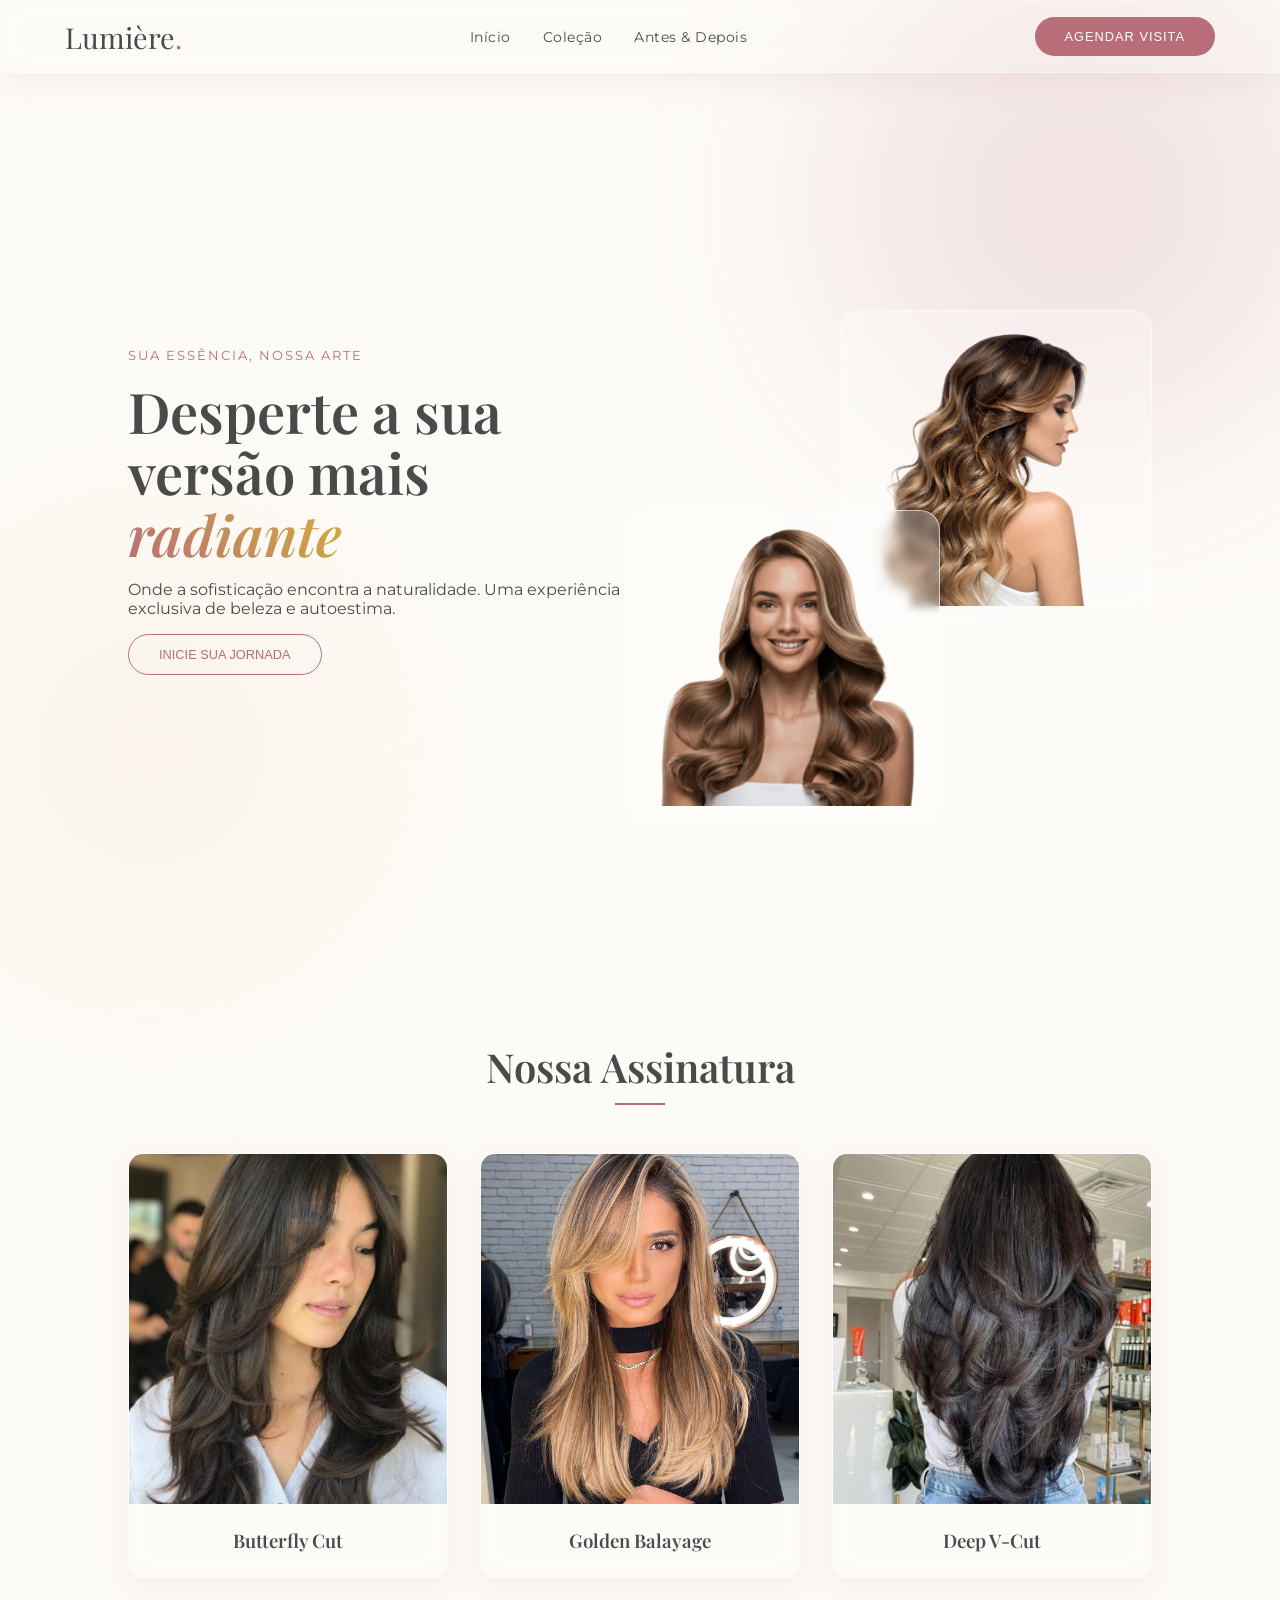
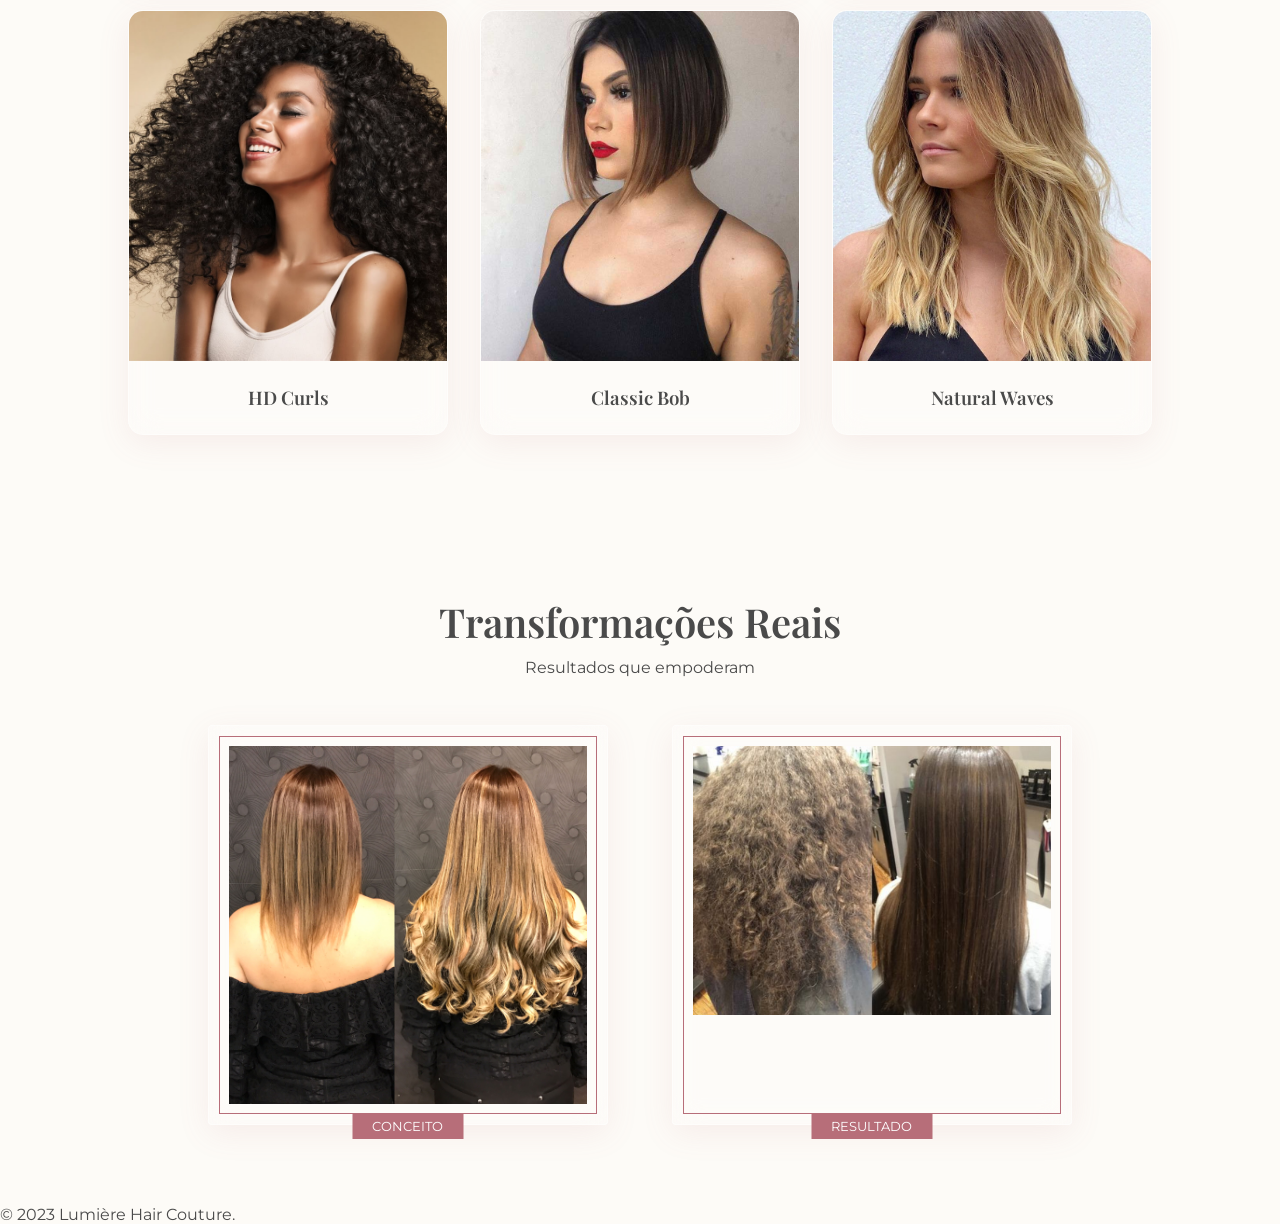
==== index.html @ 3e701c0b "Add files via upload" ====
<!DOCTYPE html>
<html lang="pt-BR">
<head>
    <meta charset="UTF-8">
    <meta name="viewport" content="width=device-width, initial-scale=1.0">
    <title>Lumière | Hair Couture</title>
    
    <link rel="preconnect" href="https://fonts.googleapis.com">
    <link rel="preconnect" href="https://fonts.gstatic.com" crossorigin>
    <link href="https://fonts.googleapis.com/css2?family=Montserrat:wght@300;400;500&family=Playfair+Display:ital,wght@0,400;0,600;1,400&display=swap" rel="stylesheet">
    
    <link rel="stylesheet" href="style.css">
</head>
<body>

    <div class="orb orb-1"></div>
    <div class="orb orb-2"></div>

    <nav class="glass">
        <div class="logo">Lumière<span>.</span></div>
        <ul class="nav-links">
            <li><a href="#hero">Início</a></li>
            <li><a href="#collection">Coleção</a></li>
            <li><a href="#transformations">Antes & Depois</a></li>
        </ul>
        <button class="btn-primary open-modal">Agendar Visita</button>
    </nav>

    <section id="hero" class="hero-section">
        <div class="hero-content">
            <span class="tagline">Sua essência, nossa arte</span>
            <h1>Desperte a sua versão mais <span class="text-gradient">radiante</span></h1>
            <p>Onde a sofisticação encontra a naturalidade. Uma experiência exclusiva de beleza e autoestima.</p>
            <button class="btn-outline open-modal">Inicie sua Jornada</button>
        </div>
        
        <div class="hero-visuals">
            <div class="glass-frame float-slow">
                <img src="hair/imgt8.png" alt="Ondas Caramelo Luxo">
            </div>
            <div class="glass-frame float-fast secondary-img">
                <img src="hair/imgt9.png" alt="Loiro Mel Polido">
            </div>
        </div>
    </section>

    <section id="collection" class="section-pad">
        <div class="section-header">
            <h2>Nossa Assinatura</h2>
            <div class="separator"></div>
        </div>

        <div class="gallery-grid">
            <div class="card glass">
                <div class="img-box"><img src="hair/img1.jpg" alt="Butterfly Cut"></div>
                <div class="info"><h3>Butterfly Cut</h3></div>
            </div>
            <div class="card glass">
                <div class="img-box"><img src="hair/img2.jpg" alt="Golden Balayage"></div>
                <div class="info"><h3>Golden Balayage</h3></div>
            </div>
            <div class="card glass">
                <div class="img-box"><img src="hair/img4.jpeg" alt="Deep V-Cut"></div>
                <div class="info"><h3>Deep V-Cut</h3></div>
            </div>
            <div class="card glass">
                <div class="img-box"><img src="hair/img5.jpg" alt="HD Curls"></div>
                <div class="info"><h3>HD Curls</h3></div>
            </div>
            <div class="card glass">
                <div class="img-box"><img src="hair/img6.jpg" alt="Classic Bob"></div>
                <div class="info"><h3>Classic Bob</h3></div>
            </div>
            <div class="card glass">
                <div class="img-box"><img src="hair/img7.jpg" alt="Natural Waves"></div>
                <div class="info"><h3>Natural Waves</h3></div>
            </div>
        </div>
    </section>

    <section id="transformations" class="section-pad">
        <div class="section-header">
            <h2>Transformações Reais</h2>
            <p>Resultados que empoderam</p>
        </div>

        <div class="comparison-container">
            <div class="comparison-frame glass">
                <div class="frame-border"></div>
                <img src="hair/imgad10.jpg" alt="Transformação 1">
                <span class="badge">Conceito</span>
            </div>

            <div class="comparison-frame glass">
                <div class="frame-border"></div>
                <img src="hair/imgad11.png" alt="Transformação 2">
                <span class="badge">Resultado</span>
            </div>
        </div>
    </section>

    <footer>
        <p>&copy; 2023 Lumière Hair Couture.</p>
    </footer>

    <div id="booking-modal" class="modal-overlay">
        <div class="modal-content glass">
            <span class="close-btn">&times;</span>
            
            <div class="modal-header">
                <h3>Agende seu Momento</h3>
                <p>Selecione o horário ideal para sua consultoria.</p>
            </div>

            <div class="time-grid" id="time-slots">
                </div>

            <button id="confirm-btn" class="btn-primary" disabled>Confirmar Horário</button>
        </div>
    </div>

    <script src="script.js"></script>
</body>
</html>
---- style.css ----
:root {
    /* Paleta de Luxo */
    --rose-gold: #B76E79;
    --rose-gold-dark: #9E5E68;
    --champagne: #F7E7CE;
    --off-white: #FAF9F6;
    --text-main: #4A4A4A;
    
    /* Fontes */
    --font-title: 'Playfair Display', serif;
    --font-text: 'Montserrat', sans-serif;

    /* Configuração Glassmorphism */
    --glass-bg: rgba(255, 255, 255, 0.15);
    --glass-border: rgba(255, 255, 255, 0.4);
    --glass-blur: 15px;
}

* { margin: 0; padding: 0; box-sizing: border-box; }

body {
    background: #FDFBF7; /* Fundo neutro suave */
    font-family: var(--font-text);
    color: var(--text-main);
    overflow-x: hidden;
}

/* Elementos de Fundo (Orbs) para o efeito vidro funcionar */
.orb {
    position: fixed;
    border-radius: 50%;
    filter: blur(80px);
    z-index: -1;
}
.orb-1 {
    width: 600px; height: 600px;
    background: radial-gradient(circle, rgba(183,110,121,0.2), transparent);
    top: -100px; right: -100px;
}
.orb-2 {
    width: 500px; height: 500px;
    background: radial-gradient(circle, rgba(247,231,206,0.4), transparent);
    bottom: -100px; left: -100px;
}

/* Utility Class: Glassmorphism */
.glass {
    background: var(--glass-bg);
    backdrop-filter: blur(var(--glass-blur));
    -webkit-backdrop-filter: blur(var(--glass-blur));
    border: 1px solid var(--glass-border);
    box-shadow: 0 8px 32px 0 rgba(183, 110, 121, 0.1);
}

/* Tipografia */
h1, h2, h3 { font-family: var(--font-title); font-weight: 600; color: var(--text-main); }

.text-gradient {
    background: linear-gradient(45deg, var(--rose-gold), #D4AF37);
    -webkit-background-clip: text;
    -webkit-text-fill-color: transparent;
    font-style: italic;
}

/* Botões */
.btn-primary {
    background: var(--rose-gold);
    color: white;
    border: none;
    padding: 12px 30px;
    border-radius: 30px;
    cursor: pointer;
    text-transform: uppercase;
    font-size: 0.8rem;
    letter-spacing: 1px;
    transition: all 0.3s;
}
.btn-primary:hover:not(:disabled) { background: var(--rose-gold-dark); transform: translateY(-2px); }
.btn-primary:disabled { background: #ccc; cursor: not-allowed; }

.btn-outline {
    background: transparent;
    border: 1px solid var(--rose-gold);
    color: var(--rose-gold);
    padding: 12px 30px;
    border-radius: 30px;
    cursor: pointer;
    text-transform: uppercase;
    font-size: 0.8rem;
    margin-top: 1rem;
    transition: all 0.3s;
}
.btn-outline:hover { background: var(--rose-gold); color: white; }

/* Nav */
nav {
    position: fixed;
    top: 0; width: 100%;
    padding: 1rem 5%;
    display: flex; justify-content: space-between; align-items: center;
    z-index: 1000;
}
.logo { font-family: var(--font-title); font-size: 1.8rem; }
.logo span { color: var(--rose-gold); }
.nav-links { display: flex; list-style: none; gap: 2rem; }
.nav-links a { text-decoration: none; color: var(--text-main); font-size: 0.9rem; letter-spacing: 0.5px; }

/* Hero Section */
.hero-section {
    min-height: 100vh;
    display: flex; align-items: center;
    padding: 0 10%;
    margin-top: 60px;
}
.hero-content { flex: 1; max-width: 500px; }
.hero-content h1 { font-size: 3.5rem; line-height: 1.1; margin: 1rem 0; }
.tagline { text-transform: uppercase; color: var(--rose-gold); letter-spacing: 2px; font-size: 0.8rem; }

.hero-visuals {
    flex: 1; position: relative; height: 500px;
    display: flex; justify-content: center; align-items: center;
}
.glass-frame {
    position: absolute;
    padding: 15px;
    border-radius: 20px;
    background: rgba(255,255,255,0.3); /* Vidro mais claro para as imagens */
    backdrop-filter: blur(5px);
    border: 1px solid rgba(255,255,255,0.6);
}
.glass-frame img { max-width: 280px; display: block; border-radius: 10px; }
.secondary-img { top: 50%; left: 0; z-index: 2; }

/* Animações Flutuantes */
.float-slow { animation: float 6s ease-in-out infinite; right: 0; top: 10%; }
.float-fast { animation: float 5s ease-in-out infinite reverse; }
@keyframes float { 0%, 100% { transform: translateY(0); } 50% { transform: translateY(-20px); } }

/* Sections */
.section-pad { padding: 5rem 10%; }
.section-header { text-align: center; margin-bottom: 3rem; }
.section-header h2 { font-size: 2.5rem; margin-bottom: 10px; }
.separator { width: 50px; height: 2px; background: var(--rose-gold); margin: 0 auto; }

/* Gallery */
.gallery-grid {
    display: grid;
    grid-template-columns: repeat(auto-fit, minmax(300px, 1fr));
    gap: 2rem;
}
.card { border-radius: 15px; overflow: hidden; transition: transform 0.4s; }
.card:hover { transform: translateY(-10px); }
.img-box { height: 350px; overflow: hidden; }
.img-box img { width: 100%; height: 100%; object-fit: cover; transition: transform 0.6s; }
.card:hover img { transform: scale(1.05); }
.info { padding: 1.5rem; text-align: center; }

/* Antes e Depois */
.comparison-container {
    display: flex; justify-content: center; gap: 4rem; flex-wrap: wrap;
}
.comparison-frame {
    position: relative;
    padding: 20px;
    border-radius: 4px;
    max-width: 400px;
}
.frame-border {
    position: absolute;
    top: 10px; left: 10px; right: 10px; bottom: 10px;
    border: 1px solid var(--rose-gold);
    z-index: 1;
    pointer-events: none;
}
.comparison-frame img { width: 100%; height: auto; display: block; position: relative; z-index: 0; }
.badge {
    position: absolute; bottom: -15px; left: 50%; transform: translateX(-50%);
    background: var(--rose-gold); color: white;
    padding: 5px 20px; font-size: 0.8rem; text-transform: uppercase;
    z-index: 2;
}

/* Modal Styling */
.modal-overlay {
    position: fixed; top: 0; left: 0; width: 100%; height: 100%;
    background: rgba(0,0,0,0.4);
    display: flex; justify-content: center; align-items: center;
    z-index: 2000;
    opacity: 0; pointer-events: none; transition: 0.3s;
}
.modal-overlay.active { opacity: 1; pointer-events: all; }

.modal-content {
    width: 90%; max-width: 500px;
    padding: 2.5rem; border-radius: 20px;
    background: rgba(255,255,255,0.9); /* Levemente mais opaco para leitura */
    position: relative;
}
.close-btn {
    position: absolute; top: 15px; right: 20px;
    font-size: 2rem; cursor: pointer; color: var(--text-main);
}
.time-grid {
    display: grid; grid-template-columns: repeat(4, 1fr); gap: 10px; margin: 2rem 0;
}
.time-slot {
    padding: 10px;
    border: 1px solid var(--rose-gold);
    color: var(--rose-gold);
    background: transparent;
    border-radius: 8px;
    cursor: pointer;
    font-family: var(--font-text);
    transition: 0.2s;
}
.time-slot:hover { background: rgba(183,110,121,0.1); }

/* Estado Selecionado (Rose Gold Sólido) */
.time-slot.selected {
    background: var(--rose-gold) !important;
    color: white !important;
    border-color: var(--rose-gold);
    box-shadow: 0 4px 10px rgba(183,110,121,0.4);
}

@media (max-width: 768px) {
    .hero-section { flex-direction: column; text-align: center; margin-top: 100px; }
    .nav-links { display: none; }
    .hero-visuals { width: 100%; margin-top: 2rem; }
    .comparison-container { gap: 2rem; }
    .time-grid { grid-template-columns: repeat(3, 1fr); }
}
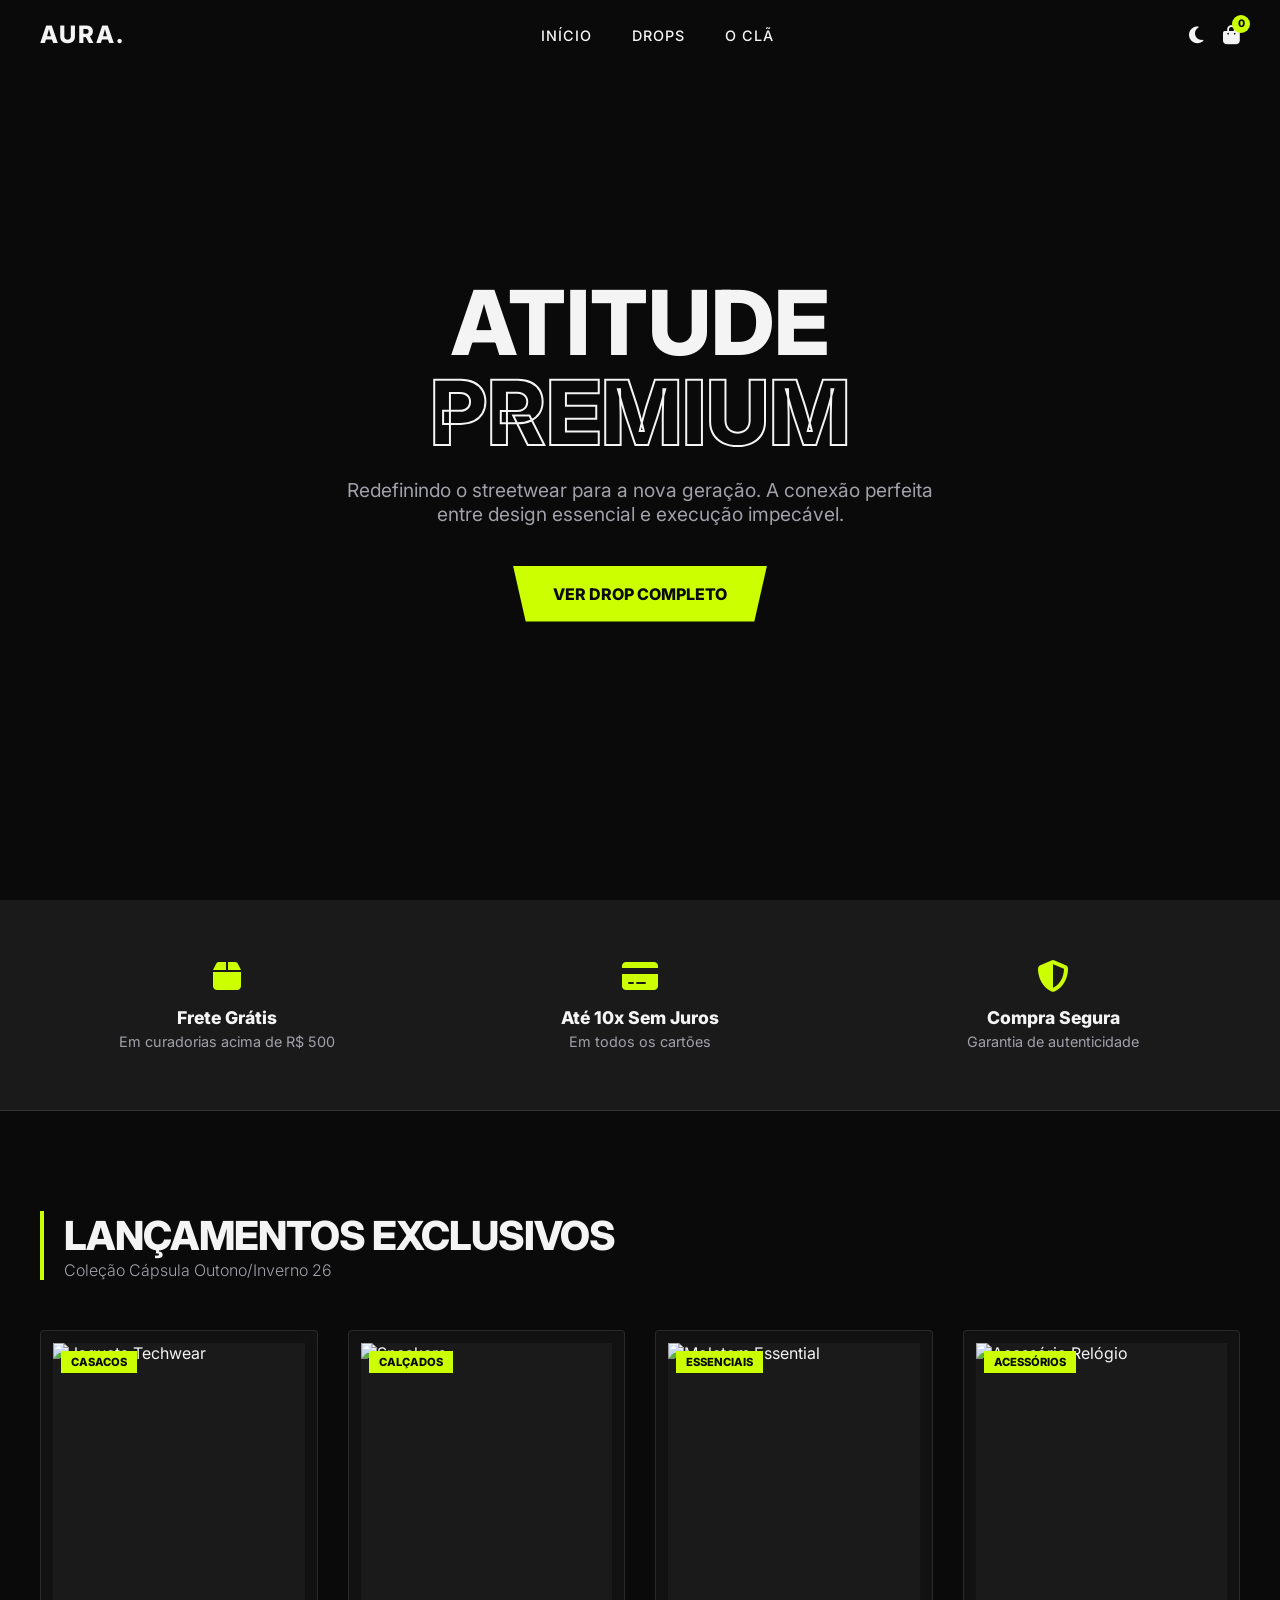
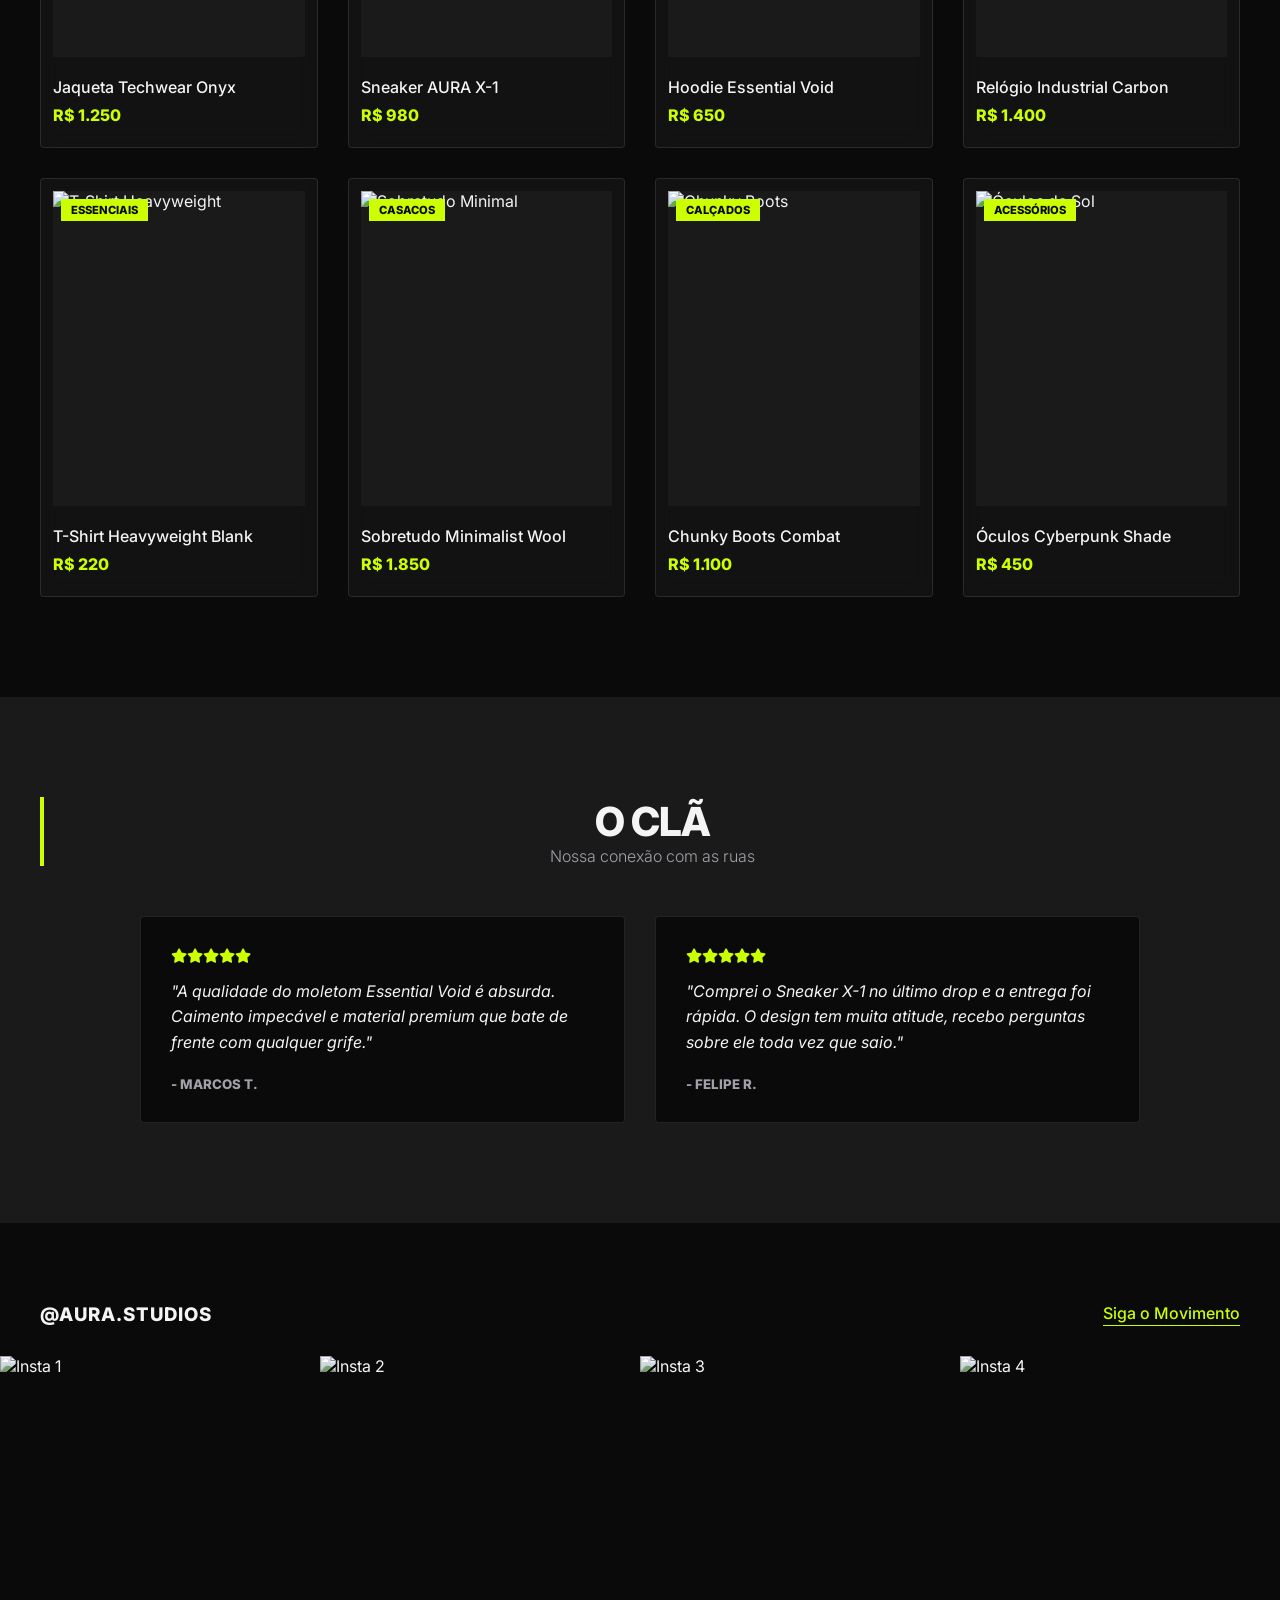
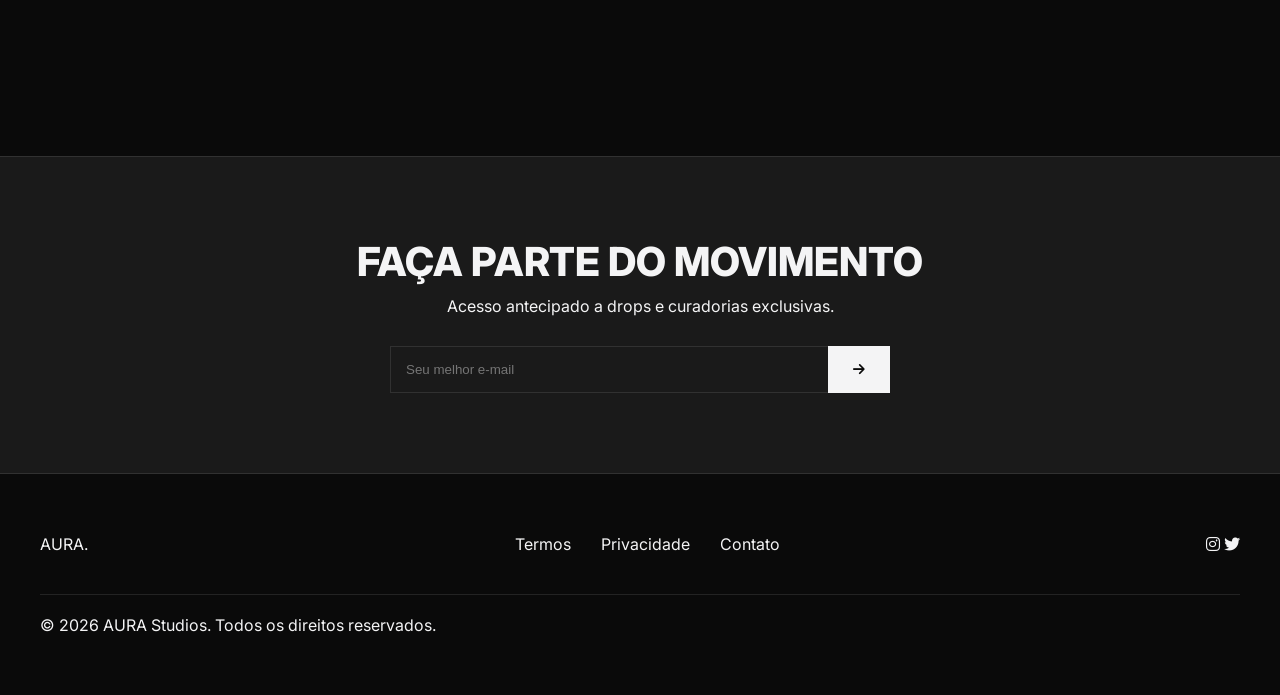
==== commit c5accf20: "Add files via upload" ====
--- a/index.html
+++ b/index.html
@@ -3,121 +3,262 @@
 <head>
     <meta charset="UTF-8">
     <meta name="viewport" content="width=device-width, initial-scale=1.0">
-    <title>Lumière | Hair Couture</title>
-    
-    <link rel="preconnect" href="https://fonts.googleapis.com">
-    <link rel="preconnect" href="https://fonts.gstatic.com" crossorigin>
-    <link href="https://fonts.googleapis.com/css2?family=Montserrat:wght@300;400;500&family=Playfair+Display:ital,wght@0,400;0,600;1,400&display=swap" rel="stylesheet">
-    
+    <title>AURA | Premium Streetwear</title>
     <link rel="stylesheet" href="style.css">
+    <link href="https://fonts.googleapis.com/css2?family=Inter:wght@300;500;800&display=swap" rel="stylesheet">
+    <link rel="stylesheet" href="https://cdnjs.cloudflare.com/ajax/libs/font-awesome/6.4.0/css/all.min.css">
 </head>
 <body>
 
-    <div class="orb orb-1"></div>
-    <div class="orb orb-2"></div>
-
-    <nav class="glass">
-        <div class="logo">Lumière<span>.</span></div>
-        <ul class="nav-links">
-            <li><a href="#hero">Início</a></li>
-            <li><a href="#collection">Coleção</a></li>
-            <li><a href="#transformations">Antes & Depois</a></li>
-        </ul>
-        <button class="btn-primary open-modal">Agendar Visita</button>
+    <nav id="navbar">
+        <div class="nav-container">
+            <a href="index.html" class="logo">AURA.</a>
+            <ul class="nav-links">
+                <li><a href="#hero">Início</a></li>
+                <li><a href="#colecao">Drops</a></li>
+                <li><a href="#depoimentos">O Clã</a></li>
+            </ul>
+            <div class="nav-icons">
+                <div class="theme-icon" id="theme-toggle" title="Alternar Tema">
+                    <i class="fas fa-moon"></i>
+                </div>
+                <div class="cart-icon" id="open-cart-btn" title="Sacola">
+                    <i class="fas fa-shopping-bag"></i>
+                    <span id="cart-count">0</span>
+                </div>
+                <div class="menu-toggle" id="mobile-menu-btn">
+                    <i class="fas fa-bars"></i>
+                </div>
+            </div>
+        </div>
     </nav>
 
-    <section id="hero" class="hero-section">
+    <div class="cart-overlay" id="cart-overlay"></div>
+    <div class="cart-drawer" id="cart-drawer">
+        <div class="cart-header">
+            <h2>Sua Curadoria</h2>
+            <button id="close-cart-btn"><i class="fas fa-times"></i></button>
+        </div>
+        <div class="cart-items" id="cart-items">
+            <p class="empty-cart">Sua sacola está vazia.</p>
+        </div>
+        <div class="cart-footer">
+            <div class="cart-total">
+                <span>Total</span>
+                <span id="cart-total-price">R$ 0,00</span>
+            </div>
+            <button class="checkout-btn">Finalizar Compra</button>
+        </div>
+    </div>
+
+    <header id="hero" class="reveal">
+        <div class="hero-overlay"></div>
         <div class="hero-content">
-            <span class="tagline">Sua essência, nossa arte</span>
-            <h1>Desperte a sua versão mais <span class="text-gradient">radiante</span></h1>
-            <p>Onde a sofisticação encontra a naturalidade. Uma experiência exclusiva de beleza e autoestima.</p>
-            <button class="btn-outline open-modal">Inicie sua Jornada</button>
+            <h1>ATITUDE<br><span>PREMIUM</span></h1>
+            <p>Redefinindo o streetwear para a nova geração. A conexão perfeita entre design essencial e execução impecável.</p>
+            <a href="#colecao" class="cta-btn">Ver Drop Completo</a>
+        </div>
+    </header>
+
+    <section id="beneficios" class="reveal">
+        <div class="benefits-container">
+            <div class="benefit-item">
+                <i class="fas fa-box"></i>
+                <h4>Frete Grátis</h4>
+                <p>Em curadorias acima de R$ 500</p>
+            </div>
+            <div class="benefit-item">
+                <i class="fas fa-credit-card"></i>
+                <h4>Até 10x Sem Juros</h4>
+                <p>Em todos os cartões</p>
+            </div>
+            <div class="benefit-item">
+                <i class="fas fa-shield-alt"></i>
+                <h4>Compra Segura</h4>
+                <p>Garantia de autenticidade</p>
+            </div>
+        </div>
+    </section>
+
+    <section id="colecao" class="products-section reveal">
+        <div class="section-header">
+            <h2>LANÇAMENTOS EXCLUSIVOS</h2>
+            <p>Coleção Cápsula Outono/Inverno 26</p>
         </div>
         
-        <div class="hero-visuals">
-            <div class="glass-frame float-slow">
-                <img src="hair/imgt8.png" alt="Ondas Caramelo Luxo">
-            </div>
-            <div class="glass-frame float-fast secondary-img">
-                <img src="hair/imgt9.png" alt="Loiro Mel Polido">
-            </div>
-        </div>
-    </section>
-
-    <section id="collection" class="section-pad">
-        <div class="section-header">
-            <h2>Nossa Assinatura</h2>
-            <div class="separator"></div>
-        </div>
-
-        <div class="gallery-grid">
-            <div class="card glass">
-                <div class="img-box"><img src="hair/img1.jpg" alt="Butterfly Cut"></div>
-                <div class="info"><h3>Butterfly Cut</h3></div>
-            </div>
-            <div class="card glass">
-                <div class="img-box"><img src="hair/img2.jpg" alt="Golden Balayage"></div>
-                <div class="info"><h3>Golden Balayage</h3></div>
-            </div>
-            <div class="card glass">
-                <div class="img-box"><img src="hair/img4.jpeg" alt="Deep V-Cut"></div>
-                <div class="info"><h3>Deep V-Cut</h3></div>
-            </div>
-            <div class="card glass">
-                <div class="img-box"><img src="hair/img5.jpg" alt="HD Curls"></div>
-                <div class="info"><h3>HD Curls</h3></div>
-            </div>
-            <div class="card glass">
-                <div class="img-box"><img src="hair/img6.jpg" alt="Classic Bob"></div>
-                <div class="info"><h3>Classic Bob</h3></div>
-            </div>
-            <div class="card glass">
-                <div class="img-box"><img src="hair/img7.jpg" alt="Natural Waves"></div>
-                <div class="info"><h3>Natural Waves</h3></div>
-            </div>
-        </div>
-    </section>
-
-    <section id="transformations" class="section-pad">
-        <div class="section-header">
-            <h2>Transformações Reais</h2>
-            <p>Resultados que empoderam</p>
-        </div>
-
-        <div class="comparison-container">
-            <div class="comparison-frame glass">
-                <div class="frame-border"></div>
-                <img src="hair/imgad10.jpg" alt="Transformação 1">
-                <span class="badge">Conceito</span>
-            </div>
-
-            <div class="comparison-frame glass">
-                <div class="frame-border"></div>
-                <img src="hair/imgad11.png" alt="Transformação 2">
-                <span class="badge">Resultado</span>
-            </div>
+        <div class="product-grid">
+            <div class="product-card">
+                <div class="category-tag">Casacos</div>
+                <div class="img-container">
+                    <a href="produto.html">
+                        <img src="https://images.unsplash.com/photo-1552374196-1ab2a1c593e8?auto=format&fit=crop&q=80&w=500" alt="Jaqueta Techwear">
+                    </a>
+                    <button class="add-to-cart-btn" data-name="Jaqueta Techwear Onyx" data-price="1250" data-img="https://images.unsplash.com/photo-1552374196-1ab2a1c593e8?auto=format&fit=crop&q=80&w=100">Adicionar +</button>
+                </div>
+                <div class="product-info">
+                    <a href="produto.html"><h3>Jaqueta Techwear Onyx</h3></a>
+                    <span class="price">R$ 1.250</span>
+                </div>
+            </div>
+
+            <div class="product-card">
+                <div class="category-tag">Calçados</div>
+                <div class="img-container">
+                    <a href="produto.html">
+                        <img src="https://images.unsplash.com/photo-1595950653106-6c9ebd614d3a?auto=format&fit=crop&q=80&w=500" alt="Sneakers">
+                    </a>
+                    <button class="add-to-cart-btn" data-name="Sneaker AURA X-1" data-price="980" data-img="https://images.unsplash.com/photo-1595950653106-6c9ebd614d3a?auto=format&fit=crop&q=80&w=100">Adicionar +</button>
+                </div>
+                <div class="product-info">
+                    <a href="produto.html"><h3>Sneaker AURA X-1</h3></a>
+                    <span class="price">R$ 980</span>
+                </div>
+            </div>
+
+            <div class="product-card">
+                <div class="category-tag">Essenciais</div>
+                <div class="img-container">
+                    <a href="produto.html">
+                        <img src="https://images.unsplash.com/photo-1556821840-3a63f95609a7?auto=format&fit=crop&q=80&w=500" alt="Moletom Essential">
+                    </a>
+                    <button class="add-to-cart-btn" data-name="Hoodie Essential Void" data-price="650" data-img="https://images.unsplash.com/photo-1556821840-3a63f95609a7?auto=format&fit=crop&q=80&w=100">Adicionar +</button>
+                </div>
+                <div class="product-info">
+                    <a href="produto.html"><h3>Hoodie Essential Void</h3></a>
+                    <span class="price">R$ 650</span>
+                </div>
+            </div>
+
+            <div class="product-card">
+                <div class="category-tag">Acessórios</div>
+                <div class="img-container">
+                    <a href="produto.html">
+                        <img src="https://images.unsplash.com/photo-1523275335684-37898b6baf30?auto=format&fit=crop&q=80&w=500" alt="Acessório Relógio">
+                    </a>
+                    <button class="add-to-cart-btn" data-name="Relógio Industrial Carbon" data-price="1400" data-img="https://images.unsplash.com/photo-1523275335684-37898b6baf30?auto=format&fit=crop&q=80&w=100">Adicionar +</button>
+                </div>
+                <div class="product-info">
+                    <a href="produto.html"><h3>Relógio Industrial Carbon</h3></a>
+                    <span class="price">R$ 1.400</span>
+                </div>
+            </div>
+
+            <div class="product-card">
+                <div class="category-tag">Essenciais</div>
+                <div class="img-container">
+                    <a href="produto.html">
+                        <img src="https://images.unsplash.com/photo-1583743814966-8936f5b7be1a?auto=format&fit=crop&q=80&w=500" alt="T-Shirt Heavyweight">
+                    </a>
+                    <button class="add-to-cart-btn" data-name="T-Shirt Heavyweight Blank" data-price="220" data-img="https://images.unsplash.com/photo-1583743814966-8936f5b7be1a?auto=format&fit=crop&q=80&w=100">Adicionar +</button>
+                </div>
+                <div class="product-info">
+                    <a href="produto.html"><h3>T-Shirt Heavyweight Blank</h3></a>
+                    <span class="price">R$ 220</span>
+                </div>
+            </div>
+
+            <div class="product-card">
+                <div class="category-tag">Casacos</div>
+                <div class="img-container">
+                    <a href="produto.html">
+                        <img src="https://images.unsplash.com/photo-1539533018447-63fcce2678e3?auto=format&fit=crop&q=80&w=500" alt="Sobretudo Minimal">
+                    </a>
+                    <button class="add-to-cart-btn" data-name="Sobretudo Minimalist Wool" data-price="1850" data-img="https://images.unsplash.com/photo-1539533018447-63fcce2678e3?auto=format&fit=crop&q=80&w=100">Adicionar +</button>
+                </div>
+                <div class="product-info">
+                    <a href="produto.html"><h3>Sobretudo Minimalist Wool</h3></a>
+                    <span class="price">R$ 1.850</span>
+                </div>
+            </div>
+
+            <div class="product-card">
+                <div class="category-tag">Calçados</div>
+                <div class="img-container">
+                    <a href="produto.html">
+                        <img src="https://images.unsplash.com/photo-1600185365483-26d7a4cc7519?auto=format&fit=crop&q=80&w=500" alt="Chunky Boots">
+                    </a>
+                    <button class="add-to-cart-btn" data-name="Chunky Boots Combat" data-price="1100" data-img="https://images.unsplash.com/photo-1600185365483-26d7a4cc7519?auto=format&fit=crop&q=80&w=100">Adicionar +</button>
+                </div>
+                <div class="product-info">
+                    <a href="produto.html"><h3>Chunky Boots Combat</h3></a>
+                    <span class="price">R$ 1.100</span>
+                </div>
+            </div>
+
+            <div class="product-card">
+                <div class="category-tag">Acessórios</div>
+                <div class="img-container">
+                    <a href="produto.html">
+                        <img src="https://images.unsplash.com/photo-1614164185128-e4ec99c436d7?auto=format&fit=crop&q=80&w=500" alt="Óculos de Sol">
+                    </a>
+                    <button class="add-to-cart-btn" data-name="Óculos Cyberpunk Shade" data-price="450" data-img="https://images.unsplash.com/photo-1614164185128-e4ec99c436d7?auto=format&fit=crop&q=80&w=100">Adicionar +</button>
+                </div>
+                <div class="product-info">
+                    <a href="produto.html"><h3>Óculos Cyberpunk Shade</h3></a>
+                    <span class="price">R$ 450</span>
+                </div>
+            </div>
+        </div>
+    </section>
+
+    <section id="depoimentos" class="reveal">
+        <div class="section-header center">
+            <h2>O CLÃ</h2>
+            <p>Nossa conexão com as ruas</p>
+        </div>
+        <div class="testimonials-grid">
+            <div class="testimonial-card">
+                <div class="stars"><i class="fas fa-star"></i><i class="fas fa-star"></i><i class="fas fa-star"></i><i class="fas fa-star"></i><i class="fas fa-star"></i></div>
+                <p>"A qualidade do moletom Essential Void é absurda. Caimento impecável e material premium que bate de frente com qualquer grife."</p>
+                <h5>- Marcos T.</h5>
+            </div>
+            <div class="testimonial-card">
+                <div class="stars"><i class="fas fa-star"></i><i class="fas fa-star"></i><i class="fas fa-star"></i><i class="fas fa-star"></i><i class="fas fa-star"></i></div>
+                <p>"Comprei o Sneaker X-1 no último drop e a entrega foi rápida. O design tem muita atitude, recebo perguntas sobre ele toda vez que saio."</p>
+                <h5>- Felipe R.</h5>
+            </div>
+        </div>
+    </section>
+
+    <section id="instagram" class="reveal">
+        <div class="insta-header">
+            <h3>@AURA.STUDIOS</h3>
+            <a href="#">Siga o Movimento</a>
+        </div>
+        <div class="insta-grid">
+            <img src="https://images.unsplash.com/photo-1514989940723-e8e51635b782?auto=format&fit=crop&q=80&w=400" alt="Insta 1">
+            <img src="https://images.unsplash.com/photo-1492446845049-9c50cc313f00?auto=format&fit=crop&q=80&w=400" alt="Insta 2">
+            <img src="https://images.unsplash.com/photo-1511511450040-677116ff389e?auto=format&fit=crop&q=80&w=400" alt="Insta 3">
+            <img src="https://images.unsplash.com/photo-1529720317453-c8da503f2051?auto=format&fit=crop&q=80&w=400" alt="Insta 4">
+        </div>
+    </section>
+
+    <section id="newsletter" class="reveal">
+        <div class="newsletter-content">
+            <h2>FAÇA PARTE DO MOVIMENTO</h2>
+            <p>Acesso antecipado a drops e curadorias exclusivas.</p>
+            <form class="news-form" onsubmit="event.preventDefault();">
+                <input type="email" placeholder="Seu melhor e-mail" required>
+                <button type="submit"><i class="fas fa-arrow-right"></i></button>
+            </form>
         </div>
     </section>
 
     <footer>
-        <p>&copy; 2023 Lumière Hair Couture.</p>
+        <div class="footer-content">
+            <div class="footer-logo">AURA.</div>
+            <div class="footer-links">
+                <a href="#">Termos</a>
+                <a href="#">Privacidade</a>
+                <a href="#">Contato</a>
+            </div>
+            <div class="socials">
+                <i class="fab fa-instagram"></i>
+                <i class="fab fa-twitter"></i>
+            </div>
+        </div>
+        <p class="copyright">&copy; 2026 AURA Studios. Todos os direitos reservados.</p>
     </footer>
-
-    <div id="booking-modal" class="modal-overlay">
-        <div class="modal-content glass">
-            <span class="close-btn">&times;</span>
-            
-            <div class="modal-header">
-                <h3>Agende seu Momento</h3>
-                <p>Selecione o horário ideal para sua consultoria.</p>
-            </div>
-
-            <div class="time-grid" id="time-slots">
-                </div>
-
-            <button id="confirm-btn" class="btn-primary" disabled>Confirmar Horário</button>
-        </div>
-    </div>
 
     <script src="script.js"></script>
 </body>
--- a/style.css
+++ b/style.css
@@ -1,232 +1,200 @@
+/* --- Variáveis (Dark Mode Default) --- */
 :root {
-    /* Paleta de Luxo */
-    --rose-gold: #B76E79;
-    --rose-gold-dark: #9E5E68;
-    --champagne: #F7E7CE;
-    --off-white: #FAF9F6;
-    --text-main: #4A4A4A;
+    --bg-dark: #0a0a0a;
+    --bg-lead: #1a1a1a;
+    --text-light: #f4f4f5;
+    --text-muted: #a1a1aa;
+    --accent-neon: #ccff00;
+    --glass-bg: rgba(26, 26, 26, 0.5);
+    --glass-border: rgba(255, 255, 255, 0.1);
+    --hero-overlay: linear-gradient(to bottom, rgba(10,10,10,0.3), rgba(10,10,10,0.95));
+    --drawer-bg: rgba(10, 10, 10, 0.85);
+}
+
+/* --- Variáveis (Light Mode) --- */
+body.light-mode {
+    --bg-dark: #f9f9f9;
+    --bg-lead: #ffffff;
+    --text-light: #1a1a1a;
+    --text-muted: #666666;
+    --glass-bg: rgba(255, 255, 255, 0.6);
+    --glass-border: rgba(0, 0, 0, 0.08);
+    --hero-overlay: linear-gradient(to bottom, rgba(255,255,255,0.4), rgba(249,249,249,1));
+    --drawer-bg: rgba(255, 255, 255, 0.85);
+}
+
+* { margin: 0; padding: 0; box-sizing: border-box; }
+
+body {
+    font-family: 'Inter', sans-serif;
+    background-color: var(--bg-dark);
+    color: var(--text-light);
+    overflow-x: hidden;
+    transition: background-color 0.4s ease, color 0.4s ease;
+}
+
+a { text-decoration: none; color: inherit; }
+
+/* --- Utilities --- */
+.reveal {
+    opacity: 0;
+    transform: translateY(40px);
+    transition: all 0.8s cubic-bezier(0.25, 0.46, 0.45, 0.94);
+}
+.reveal.active { opacity: 1; transform: translateY(0); }
+.center { text-align: center; border-left: none; padding-left: 0; }
+
+/* --- Navbar --- */
+#navbar {
+    position: fixed; top: 0; width: 100%; z-index: 1000;
+    transition: all 0.4s ease; padding: 20px 0;
+}
+#navbar.scrolled {
+    padding: 15px 0; background: var(--glass-bg);
+    backdrop-filter: blur(16px); -webkit-backdrop-filter: blur(16px);
+    border-bottom: 1px solid var(--glass-border);
+}
+.nav-container {
+    max-width: 1400px; margin: 0 auto; padding: 0 40px;
+    display: flex; justify-content: space-between; align-items: center;
+}
+.logo { font-size: 1.5rem; font-weight: 800; letter-spacing: 2px; z-index: 1001; }
+.nav-links { display: flex; list-style: none; gap: 40px; transition: 0.3s ease; }
+.nav-links a { font-size: 0.9rem; font-weight: 500; text-transform: uppercase; letter-spacing: 1px; transition: color 0.3s; }
+.nav-links a:hover { color: var(--accent-neon); }
+.nav-icons { display: flex; gap: 20px; font-size: 1.2rem; align-items: center; z-index: 1001; }
+.theme-icon, .cart-icon { position: relative; cursor: pointer; transition: transform 0.2s, color 0.3s; }
+.theme-icon:hover, .cart-icon:hover { color: var(--accent-neon); }
+#cart-count {
+    position: absolute; top: -8px; right: -10px; background: var(--accent-neon);
+    color: #0a0a0a; font-size: 0.65rem; font-weight: 800;
+    width: 18px; height: 18px; display: flex; justify-content: center; align-items: center; border-radius: 50%;
+}
+.menu-toggle { display: none; cursor: pointer; }
+
+/* --- Cart Drawer --- */
+.cart-overlay {
+    position: fixed; top: 0; left: 0; width: 100vw; height: 100vh;
+    background: rgba(0,0,0,0.6); z-index: 1999;
+    opacity: 0; pointer-events: none; transition: 0.3s ease;
+}
+.cart-overlay.active { opacity: 1; pointer-events: all; }
+
+.cart-drawer {
+    position: fixed; top: 0; right: -100%; width: 400px; max-width: 100vw; height: 100vh;
+    background: var(--drawer-bg); backdrop-filter: blur(20px); -webkit-backdrop-filter: blur(20px);
+    border-left: 1px solid var(--glass-border); z-index: 2000;
+    display: flex; flex-direction: column; transition: right 0.4s cubic-bezier(0.25, 0.46, 0.45, 0.94), background-color 0.4s ease;
+}
+.cart-drawer.active { right: 0; }
+.cart-header { display: flex; justify-content: space-between; align-items: center; padding: 25px; border-bottom: 1px solid var(--glass-border); }
+.cart-header h2 { font-size: 1.2rem; font-weight: 800; text-transform: uppercase; }
+#close-cart-btn { background: none; border: none; color: var(--text-light); font-size: 1.5rem; cursor: pointer; transition: 0.3s; }
+#close-cart-btn:hover { color: var(--accent-neon); transform: rotate(90deg); }
+.cart-items { flex: 1; overflow-y: auto; padding: 25px; display: flex; flex-direction: column; gap: 20px; }
+.empty-cart { color: var(--text-muted); text-align: center; margin-top: 50px; }
+.cart-item { display: flex; gap: 15px; align-items: center; }
+.cart-item img { width: 70px; height: 70px; object-fit: cover; border-radius: 4px; border: 1px solid var(--glass-border); }
+.cart-item-info { flex: 1; }
+.cart-item-info h4 { font-size: 0.9rem; font-weight: 500; margin-bottom: 5px; }
+.cart-item-info .cart-price { color: var(--accent-neon); font-weight: 800; font-size: 0.9rem; }
+.remove-item { background: none; border: none; color: #ff4444; cursor: pointer; font-size: 0.8rem; margin-top: 5px; }
+.cart-footer { padding: 25px; border-top: 1px solid var(--glass-border); background: var(--bg-dark); transition: background-color 0.4s ease; }
+.cart-total { display: flex; justify-content: space-between; font-size: 1.2rem; font-weight: 800; margin-bottom: 20px; }
+.cart-total span:last-child { color: var(--accent-neon); }
+.checkout-btn {
+    width: 100%; padding: 18px; background: var(--accent-neon); color: #0a0a0a;
+    font-weight: 800; text-transform: uppercase; border: none; cursor: pointer; transition: 0.3s;
+}
+.checkout-btn:hover { background: var(--text-light); color: var(--bg-dark); box-shadow: 0 10px 20px rgba(204, 255, 0, 0.2); }
+
+/* --- Hero --- */
+#hero { height: 100vh; background: url('https://images.unsplash.com/photo-1617137968427-85924c800a22?auto=format&fit=crop&q=80&w=1920') center/cover; position: relative; display: flex; align-items: center; justify-content: center; text-align: center; }
+.hero-overlay { position: absolute; inset: 0; background: var(--hero-overlay); transition: background 0.4s ease; }
+.hero-content { position: relative; z-index: 1; padding: 0 20px; }
+.hero-content h1 { font-size: 7vw; font-weight: 800; line-height: 1; margin-bottom: 20px; }
+.hero-content h1 span { color: transparent; -webkit-text-stroke: 2px var(--text-light); transition: -webkit-text-stroke 0.4s ease; }
+.hero-content p { font-size: 1.2rem; color: var(--text-muted); margin-bottom: 40px; max-width: 600px; margin-left: auto; margin-right: auto; }
+.cta-btn { display: inline-block; padding: 18px 40px; background: var(--accent-neon); color: #0a0a0a; font-weight: 800; text-transform: uppercase; border: none; cursor: pointer; transition: 0.3s; clip-path: polygon(0 0, 100% 0, 95% 100%, 5% 100%); }
+.cta-btn:hover { background: var(--text-light); color: var(--bg-dark); transform: translateY(-5px); }
+
+/* --- Benefícios --- */
+#beneficios { padding: 60px 40px; background: var(--bg-lead); border-bottom: 1px solid var(--glass-border); transition: background-color 0.4s ease; }
+.benefits-container { max-width: 1200px; margin: 0 auto; display: grid; grid-template-columns: repeat(auto-fit, minmax(250px, 1fr)); gap: 40px; text-align: center; }
+.benefit-item i { font-size: 2rem; color: var(--accent-neon); margin-bottom: 15px; }
+.benefit-item h4 { font-size: 1.1rem; font-weight: 800; margin-bottom: 5px; }
+.benefit-item p { color: var(--text-muted); font-size: 0.9rem; }
+
+/* --- Grade de Produtos --- */
+.products-section { padding: 100px 40px; max-width: 1400px; margin: 0 auto; }
+.section-header { margin-bottom: 50px; border-left: 4px solid var(--accent-neon); padding-left: 20px; }
+.section-header h2 { font-size: 2.5rem; font-weight: 800; letter-spacing: -1px; }
+.section-header p { color: var(--text-muted); font-weight: 300; }
+.product-grid { display: grid; grid-template-columns: repeat(4, 1fr); gap: 30px; }
+.product-card { position: relative; background: var(--glass-bg); backdrop-filter: blur(10px); border: 1px solid var(--glass-border); padding: 12px; border-radius: 4px; transition: 0.4s; }
+.product-card:hover { transform: translateY(-10px); border-color: rgba(150, 150, 150, 0.4); }
+.category-tag { position: absolute; top: 20px; left: 20px; background: var(--accent-neon); color: #0a0a0a; font-size: 0.7rem; font-weight: 800; padding: 4px 10px; z-index: 2; text-transform: uppercase; }
+.img-container { position: relative; overflow: hidden; aspect-ratio: 4/5; background: var(--bg-lead); }
+.img-container img { width: 100%; height: 100%; object-fit: cover; transition: 0.6s; }
+.product-card:hover .img-container img { transform: scale(1.08); }
+.add-to-cart-btn { position: absolute; bottom: -50px; left: 50%; transform: translateX(-50%); width: 90%; padding: 15px 0; background: var(--glass-bg); backdrop-filter: blur(5px); color: var(--text-light); border: 1px solid var(--glass-border); font-weight: 500; text-transform: uppercase; cursor: pointer; transition: 0.3s; opacity: 0; }
+.product-card:hover .add-to-cart-btn { bottom: 15px; opacity: 1; }
+.add-to-cart-btn:hover { background: var(--accent-neon); color: #0a0a0a; }
+.product-info { padding: 20px 0 10px; display: flex; flex-direction: column; gap: 8px; }
+.product-info h3 { font-size: 1rem; font-weight: 500; }
+.product-info .price { font-weight: 800; color: var(--accent-neon); }
+
+/* --- Depoimentos --- */
+#depoimentos { padding: 100px 40px; background: var(--bg-lead); transition: background-color 0.4s ease; }
+.testimonials-grid { max-width: 1000px; margin: 0 auto; display: grid; grid-template-columns: repeat(auto-fit, minmax(300px, 1fr)); gap: 30px; }
+.testimonial-card { background: var(--bg-dark); padding: 30px; border: 1px solid var(--glass-border); border-radius: 4px; transition: background-color 0.4s ease; }
+.stars { color: var(--accent-neon); margin-bottom: 15px; font-size: 0.9rem; }
+.testimonial-card p { font-style: italic; color: var(--text-light); margin-bottom: 20px; line-height: 1.6; }
+.testimonial-card h5 { font-weight: 800; text-transform: uppercase; color: var(--text-muted); }
+
+/* --- Instagram --- */
+#instagram { padding: 80px 0; }
+.insta-header { display: flex; justify-content: space-between; align-items: center; padding: 0 40px; max-width: 1400px; margin: 0 auto 30px; }
+.insta-header h3 { font-weight: 800; letter-spacing: 1px; }
+.insta-header a { font-weight: 500; border-bottom: 1px solid var(--accent-neon); color: var(--accent-neon); padding-bottom: 2px; }
+.insta-grid { display: grid; grid-template-columns: repeat(4, 1fr); width: 100%; }
+.insta-grid img { width: 100%; aspect-ratio: 1/1; object-fit: cover; filter: grayscale(50%); transition: 0.4s; cursor: pointer; }
+.insta-grid img:hover { filter: grayscale(0%); transform: scale(1.02); z-index: 1; position: relative; box-shadow: 0 10px 30px rgba(0,0,0,0.2); }
+
+/* --- Footer & News --- */
+#newsletter { background: var(--bg-lead); padding: 80px 40px; text-align: center; border-top: 1px solid var(--glass-border); border-bottom: 1px solid var(--glass-border); transition: background-color 0.4s ease; }
+.newsletter-content h2 { font-size: 2.5rem; font-weight: 800; margin-bottom: 10px; }
+.news-form { margin-top: 30px; display: flex; justify-content: center; max-width: 500px; margin: 30px auto 0; }
+.news-form input { flex: 1; padding: 15px; background: transparent; border: 1px solid var(--glass-border); border-right: none; color: var(--text-light); outline: none; }
+.news-form input:focus { border-color: var(--accent-neon); }
+.news-form button { padding: 0 25px; background: var(--text-light); border: none; color: var(--bg-dark); cursor: pointer; transition: 0.3s; }
+.news-form button:hover { background: var(--accent-neon); color: #0a0a0a; }
+footer { padding: 60px 40px; background: var(--bg-dark); transition: background-color 0.4s ease; }
+.footer-content { max-width: 1400px; margin: 0 auto; display: flex; justify-content: space-between; align-items: center; border-bottom: 1px solid var(--glass-border); padding-bottom: 40px; margin-bottom: 20px; }
+.footer-links { display: flex; gap: 30px; }
+.footer-links a:hover, .socials i:hover { color: var(--accent-neon); }
+
+/* --- Responsividade --- */
+@media (max-width: 1024px) {
+    .product-grid { grid-template-columns: repeat(2, 1fr); }
+}
+
+@media (max-width: 768px) {
+    .menu-toggle { display: block; }
+    .nav-links {
+        position: absolute; top: 100%; left: 0; width: 100%; background: var(--bg-lead);
+        flex-direction: column; gap: 0; padding: 0; border-bottom: 1px solid var(--glass-border);
+        clip-path: polygon(0 0, 100% 0, 100% 0, 0 0); transition: 0.4s ease;
+    }
+    .nav-links.active { clip-path: polygon(0 0, 100% 0, 100% 100%, 0 100%); }
+    .nav-links li { width: 100%; text-align: center; }
+    .nav-links a { display: block; padding: 20px; border-top: 1px solid var(--glass-border); }
     
-    /* Fontes */
-    --font-title: 'Playfair Display', serif;
-    --font-text: 'Montserrat', sans-serif;
-
-    /* Configuração Glassmorphism */
-    --glass-bg: rgba(255, 255, 255, 0.15);
-    --glass-border: rgba(255, 255, 255, 0.4);
-    --glass-blur: 15px;
-}
-
-* { margin: 0; padding: 0; box-sizing: border-box; }
-
-body {
-    background: #FDFBF7; /* Fundo neutro suave */
-    font-family: var(--font-text);
-    color: var(--text-main);
-    overflow-x: hidden;
-}
-
-/* Elementos de Fundo (Orbs) para o efeito vidro funcionar */
-.orb {
-    position: fixed;
-    border-radius: 50%;
-    filter: blur(80px);
-    z-index: -1;
-}
-.orb-1 {
-    width: 600px; height: 600px;
-    background: radial-gradient(circle, rgba(183,110,121,0.2), transparent);
-    top: -100px; right: -100px;
-}
-.orb-2 {
-    width: 500px; height: 500px;
-    background: radial-gradient(circle, rgba(247,231,206,0.4), transparent);
-    bottom: -100px; left: -100px;
-}
-
-/* Utility Class: Glassmorphism */
-.glass {
-    background: var(--glass-bg);
-    backdrop-filter: blur(var(--glass-blur));
-    -webkit-backdrop-filter: blur(var(--glass-blur));
-    border: 1px solid var(--glass-border);
-    box-shadow: 0 8px 32px 0 rgba(183, 110, 121, 0.1);
-}
-
-/* Tipografia */
-h1, h2, h3 { font-family: var(--font-title); font-weight: 600; color: var(--text-main); }
-
-.text-gradient {
-    background: linear-gradient(45deg, var(--rose-gold), #D4AF37);
-    -webkit-background-clip: text;
-    -webkit-text-fill-color: transparent;
-    font-style: italic;
-}
-
-/* Botões */
-.btn-primary {
-    background: var(--rose-gold);
-    color: white;
-    border: none;
-    padding: 12px 30px;
-    border-radius: 30px;
-    cursor: pointer;
-    text-transform: uppercase;
-    font-size: 0.8rem;
-    letter-spacing: 1px;
-    transition: all 0.3s;
-}
-.btn-primary:hover:not(:disabled) { background: var(--rose-gold-dark); transform: translateY(-2px); }
-.btn-primary:disabled { background: #ccc; cursor: not-allowed; }
-
-.btn-outline {
-    background: transparent;
-    border: 1px solid var(--rose-gold);
-    color: var(--rose-gold);
-    padding: 12px 30px;
-    border-radius: 30px;
-    cursor: pointer;
-    text-transform: uppercase;
-    font-size: 0.8rem;
-    margin-top: 1rem;
-    transition: all 0.3s;
-}
-.btn-outline:hover { background: var(--rose-gold); color: white; }
-
-/* Nav */
-nav {
-    position: fixed;
-    top: 0; width: 100%;
-    padding: 1rem 5%;
-    display: flex; justify-content: space-between; align-items: center;
-    z-index: 1000;
-}
-.logo { font-family: var(--font-title); font-size: 1.8rem; }
-.logo span { color: var(--rose-gold); }
-.nav-links { display: flex; list-style: none; gap: 2rem; }
-.nav-links a { text-decoration: none; color: var(--text-main); font-size: 0.9rem; letter-spacing: 0.5px; }
-
-/* Hero Section */
-.hero-section {
-    min-height: 100vh;
-    display: flex; align-items: center;
-    padding: 0 10%;
-    margin-top: 60px;
-}
-.hero-content { flex: 1; max-width: 500px; }
-.hero-content h1 { font-size: 3.5rem; line-height: 1.1; margin: 1rem 0; }
-.tagline { text-transform: uppercase; color: var(--rose-gold); letter-spacing: 2px; font-size: 0.8rem; }
-
-.hero-visuals {
-    flex: 1; position: relative; height: 500px;
-    display: flex; justify-content: center; align-items: center;
-}
-.glass-frame {
-    position: absolute;
-    padding: 15px;
-    border-radius: 20px;
-    background: rgba(255,255,255,0.3); /* Vidro mais claro para as imagens */
-    backdrop-filter: blur(5px);
-    border: 1px solid rgba(255,255,255,0.6);
-}
-.glass-frame img { max-width: 280px; display: block; border-radius: 10px; }
-.secondary-img { top: 50%; left: 0; z-index: 2; }
-
-/* Animações Flutuantes */
-.float-slow { animation: float 6s ease-in-out infinite; right: 0; top: 10%; }
-.float-fast { animation: float 5s ease-in-out infinite reverse; }
-@keyframes float { 0%, 100% { transform: translateY(0); } 50% { transform: translateY(-20px); } }
-
-/* Sections */
-.section-pad { padding: 5rem 10%; }
-.section-header { text-align: center; margin-bottom: 3rem; }
-.section-header h2 { font-size: 2.5rem; margin-bottom: 10px; }
-.separator { width: 50px; height: 2px; background: var(--rose-gold); margin: 0 auto; }
-
-/* Gallery */
-.gallery-grid {
-    display: grid;
-    grid-template-columns: repeat(auto-fit, minmax(300px, 1fr));
-    gap: 2rem;
-}
-.card { border-radius: 15px; overflow: hidden; transition: transform 0.4s; }
-.card:hover { transform: translateY(-10px); }
-.img-box { height: 350px; overflow: hidden; }
-.img-box img { width: 100%; height: 100%; object-fit: cover; transition: transform 0.6s; }
-.card:hover img { transform: scale(1.05); }
-.info { padding: 1.5rem; text-align: center; }
-
-/* Antes e Depois */
-.comparison-container {
-    display: flex; justify-content: center; gap: 4rem; flex-wrap: wrap;
-}
-.comparison-frame {
-    position: relative;
-    padding: 20px;
-    border-radius: 4px;
-    max-width: 400px;
-}
-.frame-border {
-    position: absolute;
-    top: 10px; left: 10px; right: 10px; bottom: 10px;
-    border: 1px solid var(--rose-gold);
-    z-index: 1;
-    pointer-events: none;
-}
-.comparison-frame img { width: 100%; height: auto; display: block; position: relative; z-index: 0; }
-.badge {
-    position: absolute; bottom: -15px; left: 50%; transform: translateX(-50%);
-    background: var(--rose-gold); color: white;
-    padding: 5px 20px; font-size: 0.8rem; text-transform: uppercase;
-    z-index: 2;
-}
-
-/* Modal Styling */
-.modal-overlay {
-    position: fixed; top: 0; left: 0; width: 100%; height: 100%;
-    background: rgba(0,0,0,0.4);
-    display: flex; justify-content: center; align-items: center;
-    z-index: 2000;
-    opacity: 0; pointer-events: none; transition: 0.3s;
-}
-.modal-overlay.active { opacity: 1; pointer-events: all; }
-
-.modal-content {
-    width: 90%; max-width: 500px;
-    padding: 2.5rem; border-radius: 20px;
-    background: rgba(255,255,255,0.9); /* Levemente mais opaco para leitura */
-    position: relative;
-}
-.close-btn {
-    position: absolute; top: 15px; right: 20px;
-    font-size: 2rem; cursor: pointer; color: var(--text-main);
-}
-.time-grid {
-    display: grid; grid-template-columns: repeat(4, 1fr); gap: 10px; margin: 2rem 0;
-}
-.time-slot {
-    padding: 10px;
-    border: 1px solid var(--rose-gold);
-    color: var(--rose-gold);
-    background: transparent;
-    border-radius: 8px;
-    cursor: pointer;
-    font-family: var(--font-text);
-    transition: 0.2s;
-}
-.time-slot:hover { background: rgba(183,110,121,0.1); }
-
-/* Estado Selecionado (Rose Gold Sólido) */
-.time-slot.selected {
-    background: var(--rose-gold) !important;
-    color: white !important;
-    border-color: var(--rose-gold);
-    box-shadow: 0 4px 10px rgba(183,110,121,0.4);
-}
-
-@media (max-width: 768px) {
-    .hero-section { flex-direction: column; text-align: center; margin-top: 100px; }
-    .nav-links { display: none; }
-    .hero-visuals { width: 100%; margin-top: 2rem; }
-    .comparison-container { gap: 2rem; }
-    .time-grid { grid-template-columns: repeat(3, 1fr); }
+    .hero-content h1 { font-size: 12vw; }
+    .product-grid { grid-template-columns: 1fr; gap: 20px; }
+    .add-to-cart-btn { opacity: 1; bottom: 15px; }
+    
+    .insta-grid { grid-template-columns: repeat(2, 1fr); }
+    .footer-content { flex-direction: column; gap: 20px; }
+    .cart-drawer { width: 100%; border-left: none; }
 }
